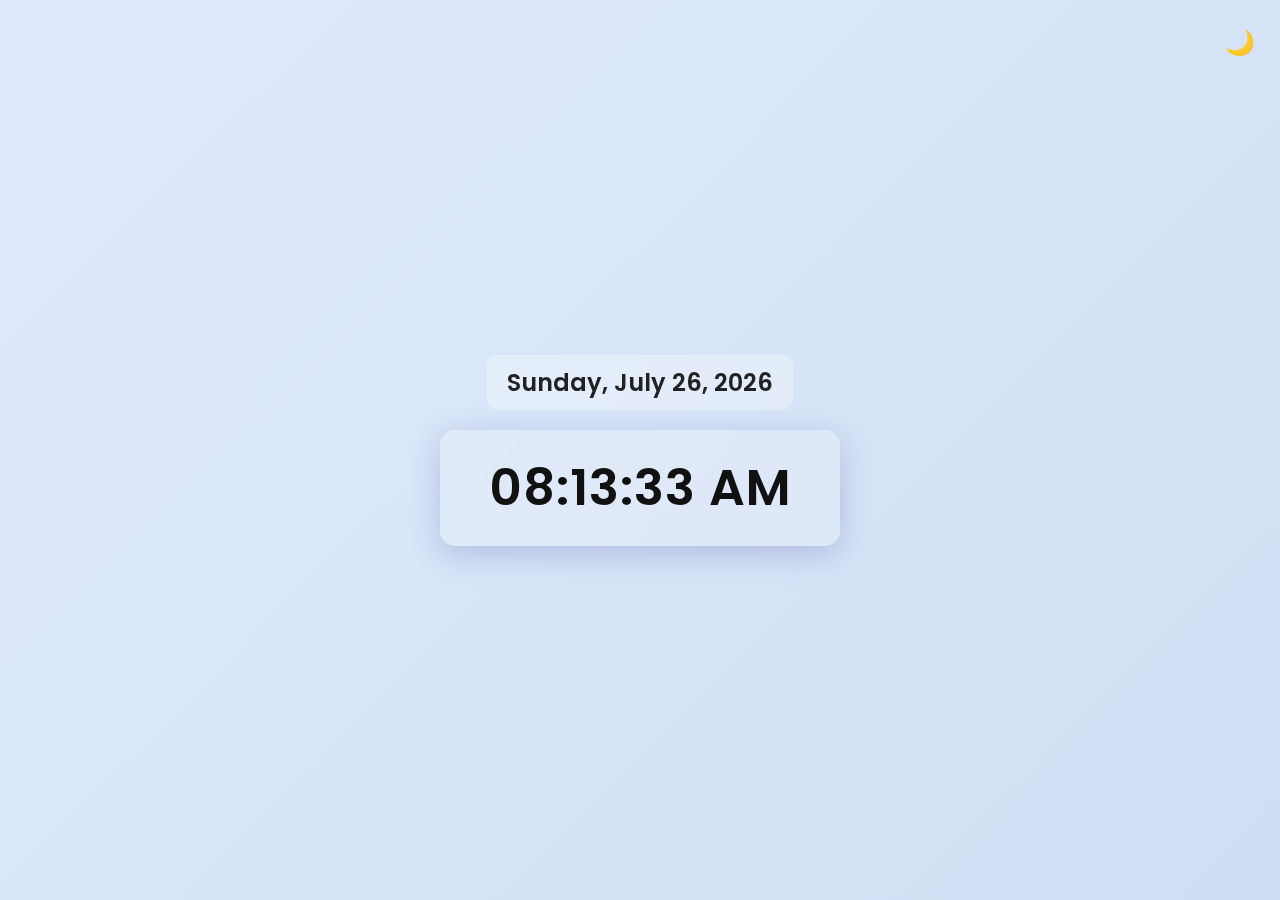
==== digital-clock/index.html @ 8c8068e0 "digital-clock-done" ====
<!DOCTYPE html>
<html lang="en">
<head>
    <meta charset="UTF-8">
    <meta name="viewport" content="width=device-width, initial-scale=1.0">
    <title>Digital Clock</title>
    <link rel="stylesheet" href="style.css">
</head>
<body>
    <button id="themeButton">🌙</button>

    <div id="dayIntro">
        <p id="dayname">Loading...</p>
    </div>

    <div class="container">
        <div class="dispClock">
            <div id="time">00:00:00</div>
        </div>
    </div>

    <script src="index.js"></script>
</body>
</html>
---- digital-clock/style.css ----
@import url('https://fonts.googleapis.com/css2?family=Poppins:wght@300;400;600&display=swap');

* {
    margin: 0;
    padding: 0;
    box-sizing: border-box;
    font-family: 'Poppins', sans-serif;
    transition: all 0.3s ease-in-out;
}

body {
    display: flex;
    flex-direction: column;
    justify-content: center;
    align-items: center;
    height: 100vh;
    background: linear-gradient(135deg, #e0eafc, #cfdef3);
    color: #222;
    text-align: center;
    padding: 20px;
}

body.dark-mode {
    background: linear-gradient(135deg, #232526, #414345);
    color: #fff;
}

#themeButton {
    position: absolute;
    top: 20px;
    right: 20px;
    background: none;
    border: none;
    font-size: 24px;
    cursor: pointer;
    padding: 5px;
}

#dayIntro {
    font-size: 24px;
    font-weight: 600;
    margin-bottom: 20px;
    padding: 10px 20px;
    border-radius: 10px;
    background: rgba(255, 255, 255, 0.3);
    backdrop-filter: blur(10px);
}

.container {
    width: 90%;
    max-width: 400px;
    height: auto;
    padding: 20px;
    display: flex;
    align-items: center;
    justify-content: center;
    background: rgba(255, 255, 255, 0.2);
    backdrop-filter: blur(15px);
    border-radius: 15px;
    box-shadow: 0 8px 32px rgba(31, 38, 135, 0.2);
}

body.dark-mode .container {
    background: rgba(0, 0, 0, 0.3);
    box-shadow: 0 8px 32px rgba(255, 255, 255, 0.1);
}

#time {
    font-size: 50px;
    font-weight: 600;
    letter-spacing: 1px;
    text-align: center;
    color: #111;
}

body.dark-mode #time {
    color: #fff;
    text-shadow: 0 0 10px #00ffe1, 0 0 20px #00b3ff;
}

@media (max-width: 768px) {
    #time {
        font-size: 40px;
    }
    #dayIntro {
        font-size: 20px;
    }
}

@media (max-width: 480px) {
    #time {
        font-size: 30px;
    }
    .container {
        padding: 15px;
    }
    #dayIntro {
        font-size: 18px;
        padding: 8px 15px;
    }
}
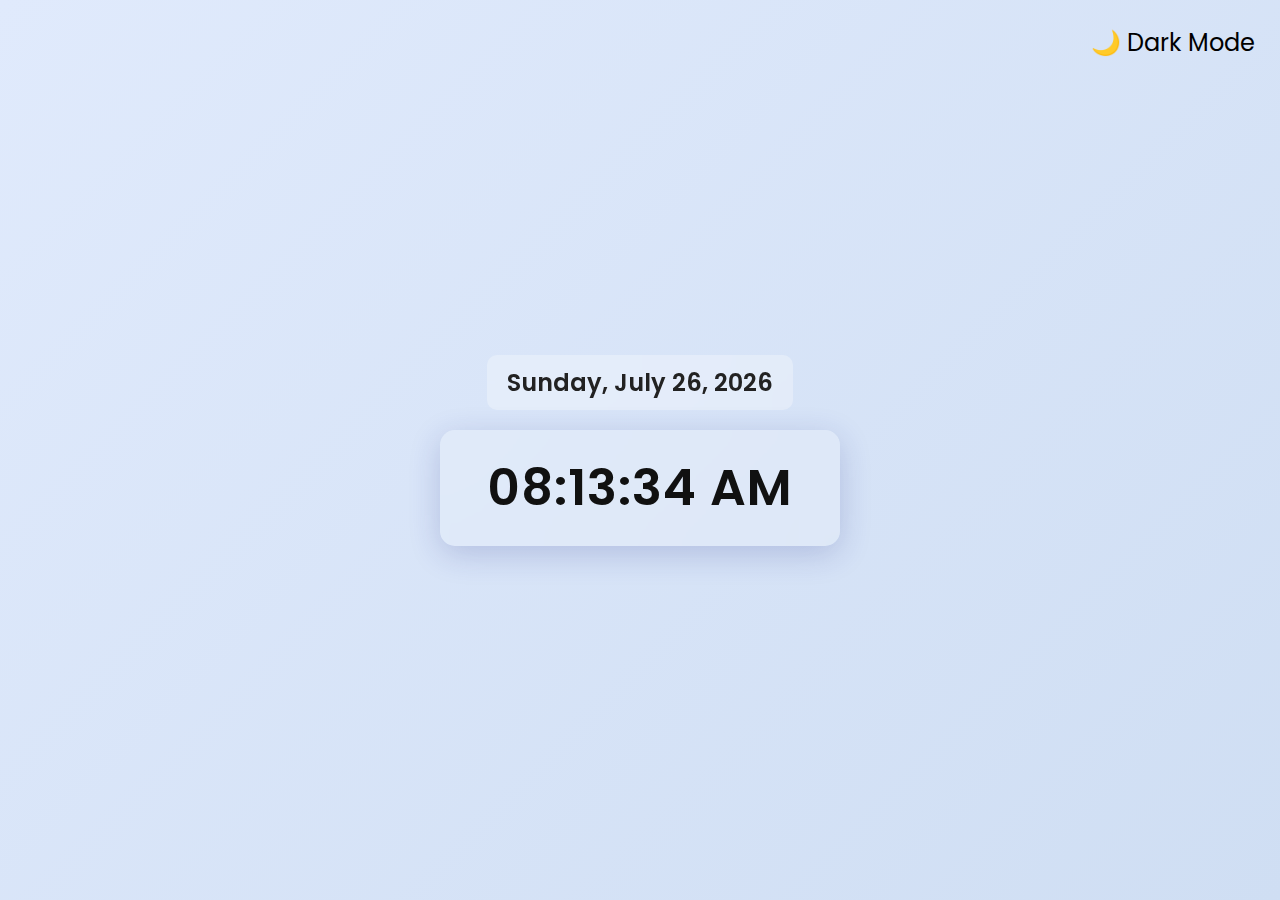
==== commit 85ce3951: "updated" ====
--- a/digital-clock/index.html
+++ b/digital-clock/index.html
@@ -7,7 +7,7 @@
     <link rel="stylesheet" href="style.css">
 </head>
 <body>
-    <button id="themeButton">🌙</button>
+    <button id="themeButton">🌙 Dark Mode</button>
 
     <div id="dayIntro">
         <p id="dayname">Loading...</p>
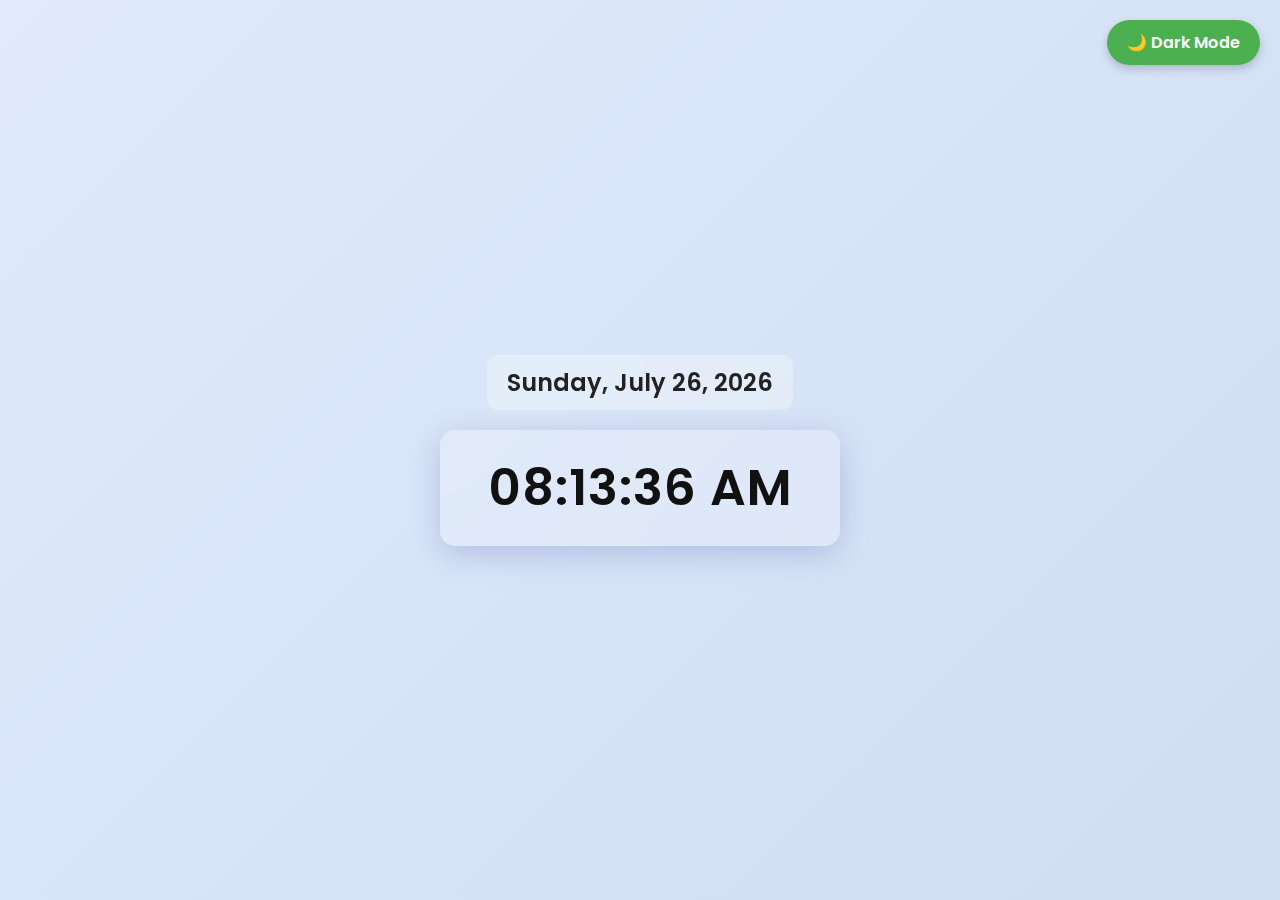
==== commit 36fdeba7: "button updated" ====
--- a/digital-clock/index.html
+++ b/digital-clock/index.html
@@ -7,7 +7,7 @@
     <link rel="stylesheet" href="style.css">
 </head>
 <body>
-    <button id="themeButton">🌙 Dark Mode</button>
+    <button id="themeButton" class="theme-toggle">🌙 Dark Mode</button>
 
     <div id="dayIntro">
         <p id="dayname">Loading...</p>
--- a/digital-clock/style.css
+++ b/digital-clock/style.css
@@ -29,11 +29,33 @@
     position: absolute;
     top: 20px;
     right: 20px;
-    background: none;
+    background: #4CAF50;
+    color: white;
     border: none;
-    font-size: 24px;
+    font-size: 16px;
+    font-weight: 600;
     cursor: pointer;
-    padding: 5px;
+    padding: 10px 20px;
+    border-radius: 25px;
+    box-shadow: 0 4px 10px rgba(0, 0, 0, 0.2);
+    transition: background 0.3s, transform 0.2s;
+}
+
+#themeButton:hover {
+    background: #45a049;
+    transform: scale(1.05);
+}
+
+#themeButton:active {
+    transform: scale(0.95);
+}
+
+body.dark-mode #themeButton {
+    background: #ff9800;
+}
+
+body.dark-mode #themeButton:hover {
+    background: #e68900;
 }
 
 #dayIntro {
